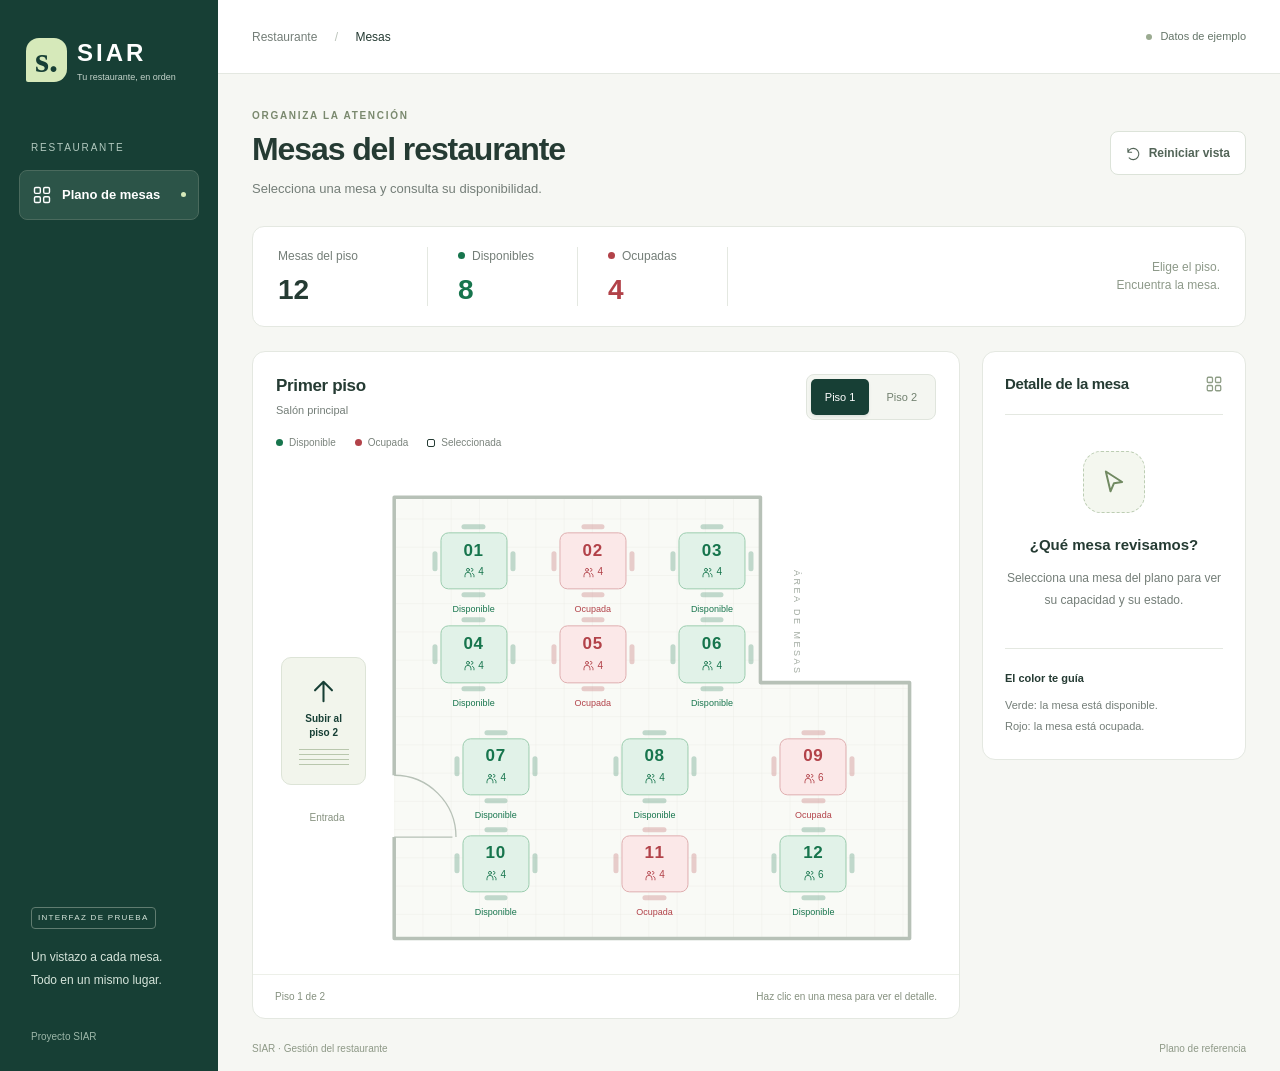
==== interfaz/index.html @ bd9e265f "Agregar interfaz del plano de mesas" ====
<!DOCTYPE html>
<html lang="es">
<head>
  <meta charset="UTF-8">
  <meta name="viewport" content="width=device-width, initial-scale=1.0">
  <meta name="theme-color" content="#173f35">
  <title>SIAR · Mesas del restaurante</title>
  <link rel="stylesheet" href="css/styles.css">
  <script src="js/app.js" defer></script>
</head>
<body>
  <svg class="icon-library" xmlns="http://www.w3.org/2000/svg" aria-hidden="true">
    <symbol id="icon-plan" viewBox="0 0 24 24"><rect x="3" y="3" width="7" height="7" rx="1.5"/><rect x="14" y="3" width="7" height="7" rx="1.5"/><rect x="3" y="14" width="7" height="7" rx="1.5"/><rect x="14" y="14" width="7" height="7" rx="1.5"/></symbol>
    <symbol id="icon-arrow" viewBox="0 0 24 24"><path d="M12 20V4m-7 7 7-7 7 7"/></symbol>
    <symbol id="icon-people" viewBox="0 0 24 24"><circle cx="9" cy="7" r="3"/><path d="M3 21v-3a6 6 0 0 1 12 0v3M16 4a3 3 0 0 1 0 6m2 4a5 5 0 0 1 3 4v3"/></symbol>
    <symbol id="icon-reset" viewBox="0 0 24 24"><path d="M3 10a9 9 0 1 1 2 9M3 4v6h6"/></symbol>
    <symbol id="icon-pointer" viewBox="0 0 24 24"><path d="m5 3 14 9-7 1-3 7-4-17Z"/></symbol>
  </svg>

  <a class="skip-link" href="#main">Ir al plano de mesas</a>
  <div class="app-layout">
    <aside class="sidebar" aria-label="Sección actual">
      <div class="brand"><span class="brand-mark" aria-hidden="true">s.</span><div><strong>SIAR</strong><span>Tu restaurante, en orden</span></div></div>
      <p class="nav-caption">RESTAURANTE</p>
      <div class="nav-current"><svg class="icon"><use href="#icon-plan"/></svg><span>Plano de mesas</span><span class="nav-dot" aria-hidden="true"></span></div>
      <div class="sidebar-bottom"><span class="outline-tag">INTERFAZ DE PRUEBA</span><p>Un vistazo a cada mesa.<br>Todo en un mismo lugar.</p><span class="sidebar-signature">Proyecto SIAR</span></div>
    </aside>

    <main id="main">
      <header class="topbar"><span>Restaurante <span class="breadcrumb-separator">/</span> <strong>Mesas</strong></span><span class="demo-label"><span aria-hidden="true"></span>Datos de ejemplo</span></header>
      <div class="page-content">
        <div class="page-heading"><div><p class="eyebrow">ORGANIZA LA ATENCIÓN</p><h1>Mesas del restaurante</h1><p class="intro">Selecciona una mesa y consulta su disponibilidad.</p></div><button class="button button-light" id="reset-demo" type="button"><svg class="icon"><use href="#icon-reset"/></svg>Reiniciar vista</button></div>

        <section class="summary" aria-label="Resumen del piso actual">
          <div class="summary-item"><span class="summary-label">Mesas del piso</span><strong id="total-count">12</strong></div>
          <div class="summary-item"><span class="summary-label"><i class="status-dot available"></i>Disponibles</span><strong id="available-count">—</strong></div>
          <div class="summary-item"><span class="summary-label"><i class="status-dot occupied"></i>Ocupadas</span><strong id="occupied-count">—</strong></div>
          <div class="summary-description">Elige el piso.<br>Encuentra la mesa.</div>
        </section>

        <div class="workspace">
          <section class="plan-panel" aria-labelledby="plan-title">
            <div class="panel-heading"><div><h2 id="plan-title">Primer piso</h2><p id="floor-description">Salón principal</p></div><div class="floor-switch" role="group" aria-label="Seleccionar piso"><button type="button" data-floor="1" aria-pressed="true">Piso 1</button><button type="button" data-floor="2" aria-pressed="false">Piso 2</button></div></div>
            <div class="plan-legend" aria-label="Colores de las mesas"><span><i class="status-dot available"></i>Disponible</span><span><i class="status-dot occupied"></i>Ocupada</span><span class="selected-legend"><i></i>Seleccionada</span></div>
            <p class="mobile-hint">Desliza el plano para ver todas las mesas.</p>
            <div class="plan-scroll" role="region" aria-label="Plano desplazable del restaurante" tabindex="0">
              <div class="floor-plan">
                <svg class="floor-drawing" viewBox="0 0 800 580" aria-hidden="true">
                  <defs><pattern id="floor-tiles" width="32" height="32" patternUnits="userSpaceOnUse"><path d="M32 0H0V32" fill="none" stroke="#e5e7e0" stroke-width="0.7"/></pattern></defs>
                  <path d="M160 40H575V250H744V540H160Z" fill="#f9faf6"/>
                  <path d="M160 40H575V250H744V540H160Z" fill="url(#floor-tiles)"/>
                  <path d="M160 355V40H575V250H744V540H160V425" fill="none" stroke="#b7c1b7" stroke-width="4" stroke-linejoin="round"/>
                  <path d="M160 425H226M160 355A70 70 0 0 1 230 425" fill="none" stroke="#b7c1b7" stroke-width="1.5"/>
                </svg>
                <span class="room-label">ÁREA DE MESAS</span>
                <span class="entry-label">Entrada</span>
                <button id="stairs-button" class="stairs-button" type="button"><svg class="stairs-arrow icon"><use href="#icon-arrow"/></svg><span id="stairs-label">Subir al<br>piso 2</span><span class="stair-lines" aria-hidden="true"></span></button>
                <div id="tables-layer" role="group" aria-label="Mesas del primer piso"></div>
              </div>
            </div>
            <div class="plan-footer"><span id="floor-footer">Piso 1 de 2</span><span>Haz clic en una mesa para ver el detalle.</span></div>
          </section>

          <aside class="detail-panel" aria-labelledby="detail-title">
            <div class="detail-header"><h2 id="detail-title">Detalle de la mesa</h2><svg class="icon"><use href="#icon-plan"/></svg></div>
            <div id="empty-detail" class="empty-detail"><div class="empty-illustration" aria-hidden="true"><svg class="icon"><use href="#icon-pointer"/></svg></div><h3>¿Qué mesa revisamos?</h3><p>Selecciona una mesa del plano para ver su capacidad y su estado.</p></div>
            <div id="selected-detail" hidden>
              <div class="detail-table-number"><span>MESA</span><strong id="selected-number"></strong></div>
              <span id="selected-status" class="status-label"></span>
              <dl class="table-facts"><div><dt>Ubicación</dt><dd id="selected-floor"></dd></div><div><dt>Capacidad</dt><dd><svg class="icon"><use href="#icon-people"/></svg><span id="selected-capacity"></span></dd></div></dl>
              <p id="selected-description" class="detail-description"></p>
              <button id="toggle-status" class="button button-primary" type="button"></button>
              <p class="simulation-note">Prueba el cambio de estado de esta mesa.</p>
            </div>
            <div class="detail-help"><strong>El color te guía</strong><p>Verde: la mesa está disponible.<br>Rojo: la mesa está ocupada.</p></div>
          </aside>
        </div>
        <footer class="page-footer"><span>SIAR · Gestión del restaurante</span><span>Plano de referencia</span></footer>
      </div>
    </main>
  </div>
  <p id="announcement" class="sr-only" role="status" aria-live="polite" aria-atomic="true"></p>
  <noscript><p class="noscript-message">Activa JavaScript para ver las mesas y cambiar de piso.</p></noscript>
</body>
</html>
---- interfaz/css/styles.css ----
:root {
  --green: #17754d;
  --green-light: #e1f2e8;
  --red: #b24249;
  --red-light: #fbe8e8;
  --forest: #173f35;
  --ink: #253b33;
  --muted: #747e78;
  --line: #e4e8e1;
  --paper: #f6f7f3;
}
* { box-sizing: border-box; }
body { margin: 0; background: var(--paper); color: var(--ink); font: 14px/1.5 "Segoe UI", Arial, sans-serif; }
button { font: inherit; cursor: pointer; }
button, a { -webkit-tap-highlight-color: transparent; }
button:focus-visible, a:focus-visible, .plan-scroll:focus-visible { outline: 3px solid #db8c28; outline-offset: 5px; }
button:disabled { cursor: default; }
[hidden] { display: none !important; }
.icon-library { position: absolute; width: 0; height: 0; overflow: hidden; }
.icon { width: 20px; height: 20px; fill: none; stroke: currentColor; stroke-width: 1.7; stroke-linecap: round; stroke-linejoin: round; flex-shrink: 0; }
.sr-only, .skip-link:not(:focus) { position: absolute; width: 1px; height: 1px; padding: 0; margin: -1px; overflow: hidden; clip-path: inset(50%); white-space: nowrap; }
.skip-link:focus { position: fixed; z-index: 10; top: 10px; left: 10px; background: white; padding: 12px; }
.app-layout { display: grid; grid-template-columns: 218px minmax(0, 1fr); min-height: 100vh; }
.sidebar { background: var(--forest); color: white; display: flex; flex-direction: column; padding: 35px 19px 25px; }
.brand { display: flex; align-items: center; gap: 10px; padding: 0 7px; }
.brand-mark { display: grid; place-items: center; background: #d6e9ba; color: var(--forest); width: 41px; height: 44px; border-radius: 13px 13px 13px 2px; font: bold 36px/1 Georgia, serif; }
.brand strong { font-size: 24px; letter-spacing: 3px; }
.brand div > span { display: block; font-size: 9px; color: #c4d3cb; white-space: nowrap; }
.nav-caption { font-size: 10px; letter-spacing: 1.8px; color: #b2c9bf; margin: 55px 12px 15px; }
.nav-current { display: flex; align-items: center; gap: 10px; padding: 14px 12px; background: #2c5448; border: 1px solid #4a6a5d; border-radius: 8px; font-size: 13px; font-weight: 600; }
.nav-dot { width: 5px; height: 5px; border-radius: 50%; background: #d6e9ba; margin-left: auto; }
.sidebar-bottom { margin-top: auto; padding: 60px 12px 0; }
.outline-tag { display: inline-block; border: 1px solid #607c70; border-radius: 4px; padding: 4px 6px; font-size: 8px; letter-spacing: 1.3px; color: #d6e5db; }
.sidebar-bottom p { color: #d6e5db; font-size: 12px; line-height: 1.9; margin: 17px 0 33px; }
.sidebar-signature { color: #9db7a9; font-size: 10px; }
main { min-width: 0; }
.topbar { display: flex; align-items: center; justify-content: space-between; min-height: 74px; padding: 0 34px; border-bottom: 1px solid var(--line); background: #fff; color: var(--muted); font-size: 12px; }
.topbar strong { color: var(--ink); font-weight: 500; }
.breadcrumb-separator { padding: 0 14px; color: #bbc3ba; }
.demo-label { display: inline-flex; gap: 8px; align-items: center; color: #657569; font-size: 11px; }
.demo-label > span { width: 6px; height: 6px; border-radius: 50%; background: #9bab91; }
.page-content { max-width: 1600px; margin: auto; padding: 34px 34px 15px; }
.page-heading { display: flex; align-items: center; justify-content: space-between; gap: 20px; margin-bottom: 27px; }
.eyebrow { color: #7a896e; letter-spacing: 1.7px; font-size: 10px; font-weight: 700; margin: 0 0 6px; }
h1 { font-size: clamp(25px, 2.5vw, 34px); letter-spacing: -1.1px; margin: 0; font-weight: 650; line-height: 1.25; }
.intro { color: var(--muted); margin: 10px 0 0; font-size: 13px; }
.button { border: 1px solid transparent; border-radius: 8px; display: inline-flex; align-items: center; justify-content: center; gap: 8px; padding: 11px 15px; font-size: 12px; font-weight: 600; min-height: 44px; }
.button-light { background: white; border-color: #dce3d9; color: #526457; white-space: nowrap; }
.button-light:hover { background: #eef3e9; }
.button-light .icon { width: 15px; height: 15px; }
.summary { display: flex; gap: 0; border: 1px solid var(--line); background: white; border-radius: 12px; padding: 20px 25px; margin-bottom: 24px; }
.summary-item { min-width: 150px; padding: 0 30px; border-right: 1px solid var(--line); }
.summary-item:first-child { padding-left: 0; }
.summary-item strong { display: block; font-size: 28px; line-height: 1.2; font-weight: 600; margin-top: 8px; font-variant-numeric: tabular-nums; }
.summary-item:nth-child(2) strong { color: var(--green); }
.summary-item:nth-child(3) strong { color: var(--red); }
.summary-label { font-size: 12px; color: var(--muted); display: flex; align-items: center; gap: 7px; }
.summary-description { margin-left: auto; padding-left: 20px; align-self: center; text-align: right; color: #8d9989; font-size: 12px; }
.status-dot { width: 7px; height: 7px; display: inline-block; border-radius: 50%; flex-shrink: 0; }
.status-dot.available { background: var(--green); }
.status-dot.occupied { background: var(--red); }
.workspace { display: grid; grid-template-columns: minmax(0, 1fr) 264px; gap: 22px; align-items: start; }
.plan-panel, .detail-panel { background: white; border: 1px solid var(--line); border-radius: 13px; overflow: hidden; }
.panel-heading { display: flex; justify-content: space-between; align-items: center; gap: 14px; padding: 22px 23px 15px; }
h2 { font-size: 17px; line-height: 1.3; margin: 0; font-weight: 650; letter-spacing: -.35px; }
.panel-heading p { font-size: 11px; color: var(--muted); margin: 5px 0 0; }
.floor-switch { display: flex; gap: 3px; padding: 4px; border: 1px solid #e0e5dd; background: #f4f6f1; border-radius: 8px; flex-shrink: 0; }
.floor-switch button { border: 0; background: transparent; padding: 8px 14px; min-height: 36px; border-radius: 5px; color: #71806f; font-size: 11px; }
.floor-switch button[aria-pressed="true"] { color: white; background: var(--forest); box-shadow: 0 2px 3px #153e351a; }
.plan-legend { display: flex; flex-wrap: wrap; align-items: center; gap: 19px; padding: 0 23px 12px; color: #7b847d; font-size: 10px; }
.plan-legend > span { display: flex; align-items: center; gap: 6px; }
.selected-legend i { width: 8px; height: 8px; border: 1.5px solid #253b33; border-radius: 2px; }
.plan-scroll { overflow-x: auto; overscroll-behavior-x: contain; }
.floor-plan { width: 100%; min-width: 640px; aspect-ratio: 800/580; position: relative; }
.floor-drawing { width: 100%; height: 100%; position: absolute; inset: 0; }
.room-label { position: absolute; left: 76%; top: 21%; color: #a1aaa0; letter-spacing: 2.5px; font-size: 9px; writing-mode: vertical-rl; }
.entry-label { position: absolute; left: 8%; top: 68%; color: #879280; font-size: 10px; }
.stairs-button { position: absolute; left: 4%; top: 38%; width: 12%; height: 25%; border: 1px solid #dde4d7; border-radius: 10px; background: #f2f5ec; color: var(--forest); display: flex; flex-direction: column; align-items: center; justify-content: center; gap: 6px; padding: 8px; }
.stairs-button:hover { background: #e2ecd6; border-color: #a6b89b; }
.stairs-arrow { width: 29px; height: 29px; }
.stairs-arrow.is-down { transform: rotate(180deg); }
#stairs-label { font-size: 10px; line-height: 1.4; font-weight: 600; text-align: center; }
.stair-lines { display: block; width: 75%; height: 16px; background: repeating-linear-gradient(to bottom, #b9c7ad 0, #b9c7ad 1px, transparent 1px, transparent 5px); margin-top: 3px; }
.table-button { position: absolute; width: 9.5%; height: 11.2%; transform: translate(-50%, -50%); border: 1.5px solid; border-radius: 8px; display: flex; align-items: center; justify-content: center; flex-direction: column; padding: 0; transition: box-shadow .15s, background .15s; isolation: isolate; }
.table-button.available { color: var(--green); background: var(--green-light); border-color: #9ccdaf; }
.table-button.occupied { color: var(--red); background: var(--red-light); border-color: #dfafb0; }
.table-button:hover { box-shadow: 0 0 0 4px #dde2d380; }
.table-button[aria-pressed="true"] { outline: 2px solid var(--ink); outline-offset: 6px; box-shadow: 0 3px 12px #173f351a; }
.table-button:focus-visible { outline: 3px solid #c58b28; outline-offset: 6px; }
.table-number { font-size: 17px; font-weight: 650; letter-spacing: .7px; line-height: 1.1; }
.table-capacity { display: flex; align-items: center; gap: 3px; margin-top: 4px; font-size: 10px; }
.table-capacity .icon { width: 12px; height: 12px; }
.table-status { position: absolute; top: calc(100% + 15px); white-space: nowrap; font-size: 9px; font-weight: 500; }
.chair { position: absolute; background: currentColor; opacity: .25; border-radius: 3px; pointer-events: none; }
.chair-top, .chair-bottom { width: 36%; height: 5px; left: 32%; }
.chair-top { top: -9px; }.chair-bottom { bottom: -9px; }
.chair-left, .chair-right { height: 36%; width: 5px; top: 32%; }
.chair-left { left: -9px; }.chair-right { right: -9px; }
.plan-footer { padding: 14px 22px; border-top: 1px solid #edf0e9; display: flex; justify-content: space-between; gap: 15px; color: #85907f; font-size: 10px; }
.detail-panel { padding: 22px; }
.detail-header { display: flex; justify-content: space-between; align-items: center; gap: 12px; padding-bottom: 20px; border-bottom: 1px solid var(--line); }
.detail-header h2 { font-size: 15px; }.detail-header .icon { color: #8e9d86; width: 18px; }
.empty-detail { text-align: center; padding: 36px 1px; }
.empty-illustration { width: 62px; height: 62px; border: 1px dashed #bccdb3; border-radius: 18px; background: #f4f7ef; display: grid; place-items: center; margin: 0 auto 21px; }
.empty-illustration .icon { width: 28px; height: 28px; color: #718a62; }
.empty-detail h3 { font-size: 15px; font-weight: 600; margin: 0 0 10px; }.empty-detail p { font-size: 12px; color: var(--muted); line-height: 1.9; margin: 0; }
.detail-table-number { margin-top: 22px; }.detail-table-number > span { display: block; font-size: 9px; letter-spacing: 2px; color: #819077; }.detail-table-number strong { font-size: 52px; letter-spacing: -2px; font-weight: 500; line-height: 1.3; }
.status-label { display: inline-flex; align-items: center; gap: 6px; border-radius: 5px; padding: 3px 8px; font-size: 11px; }
.status-label.available { background: var(--green-light); color: var(--green); }.status-label.occupied { background: var(--red-light); color: var(--red); }
.table-facts { margin: 22px 0 17px; padding-bottom: 14px; border-bottom: 1px solid var(--line); }.table-facts > div { display: flex; justify-content: space-between; gap: 10px; margin: 11px 0; font-size: 12px; }.table-facts dt { color: var(--muted); }.table-facts dd { margin: 0; display: flex; align-items: center; gap: 5px; font-weight: 500; }.table-facts .icon { width: 14px; height: 14px; }
.detail-description { color: #768270; font-size: 12px; line-height: 1.8; margin: 0 0 18px; }.button-primary { background: var(--forest); color: white; width: 100%; }.button-primary:hover { background: #2e5948; }
.simulation-note { font-size: 10px; color: #84917c; text-align: center; line-height: 1.6; margin: 9px 0 23px; }
.detail-help { border-top: 1px solid var(--line); padding-top: 18px; }.detail-help strong { font-size: 11px; font-weight: 600; }.detail-help p { font-size: 11px; color: var(--muted); line-height: 1.9; margin: 7px 0 0; }
.page-footer { color: #8e9987; font-size: 10px; display: flex; justify-content: space-between; gap: 15px; margin-top: 22px; }
.mobile-hint { display: none; }
.noscript-message { position: fixed; bottom: 0; margin: 0; width: 100%; padding: 20px; background: #fff2bd; color: #423800; text-align: center; }
@media (min-width: 1450px) { .workspace { grid-template-columns: minmax(0, 1fr) 300px; }.detail-panel { padding: 26px; }.page-content { padding: 40px 45px 20px; } }
@media (max-width: 1190px) { .app-layout { grid-template-columns: 185px minmax(0, 1fr); }.sidebar { padding-inline: 12px; }.brand { gap: 7px; padding-inline: 2px; }.brand div > span { font-size: 8px; }.brand strong { font-size: 21px; }.nav-current { padding-inline: 9px; gap: 7px; font-size: 12px; }.workspace { grid-template-columns: minmax(0, 1fr); }.detail-panel { max-width: none; }.empty-detail { padding: 22px; }.detail-help { margin-top: 12px; }.summary-description { display: none; }.summary-item { flex: 1; min-width: 0; }.summary-item:last-of-type { border-right: 0; }.page-content { padding: 28px 24px 15px; } }
@media (max-width: 700px) { .app-layout { display: block; }.sidebar { padding: 14px 18px; flex-direction: row; align-items: center; justify-content: space-between; gap: 12px; }.brand-mark { width: 32px; height: 34px; font-size: 28px; border-radius: 9px 9px 9px 2px; }.brand strong { font-size: 19px; }.brand div > span, .nav-caption, .sidebar-bottom, .nav-dot { display: none; }.nav-current { font-size: 11px; padding: 9px; gap: 6px; }.nav-current .icon { width: 15px; height: 15px; }.topbar { padding: 0 18px; min-height: 51px; font-size: 11px; }.demo-label { font-size: 10px; }.page-content { padding: 23px 16px 16px; }.page-heading { align-items: flex-start; flex-wrap: wrap; gap: 16px; margin-bottom: 20px; }.intro { font-size: 12px; }h1 { font-size: 27px; }.summary { padding: 16px 12px; margin-bottom: 18px; }.summary-item { padding: 0 12px; }.summary-item strong { font-size: 25px; }.summary-label { font-size: 10px; gap: 5px; }.summary-item:nth-child(3) { border: 0; }.panel-heading { padding: 18px 16px 14px; gap: 8px; }h2 { font-size: 16px; }.floor-switch button { padding: 8px 12px; }.plan-legend { padding-inline: 16px; gap: 12px; font-size: 10px; }.mobile-hint { display: block; margin: 1px 16px 6px; color: var(--muted); font-size: 10px; }.plan-footer { padding: 13px 16px; flex-wrap: wrap; gap: 5px; }.workspace { gap: 17px; }.page-footer { font-size: 9px; } }
@media (prefers-reduced-motion: reduce) { *, *::before, *::after { transition: none !important; } }
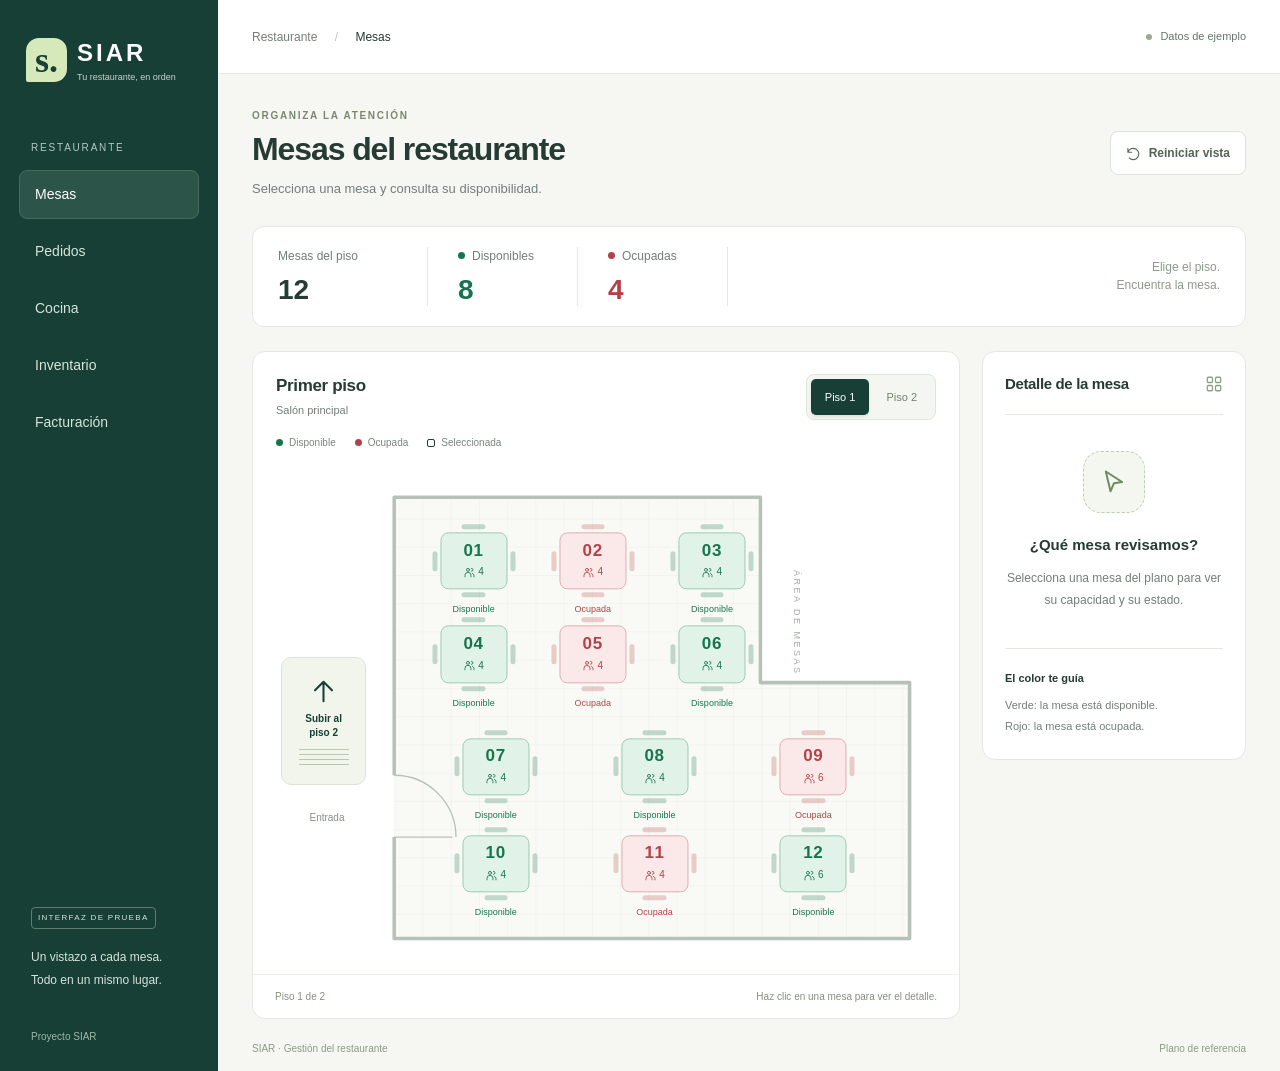
==== commit 8fe313a8: "Agregar pantallas de pedidos cocina inventario y facturacion" ====
--- a/interfaz/index.html
+++ b/interfaz/index.html
@@ -6,47 +6,131 @@
   <meta name="theme-color" content="#173f35">
   <title>SIAR · Mesas del restaurante</title>
   <link rel="stylesheet" href="css/styles.css">
-  <script src="js/app.js" defer></script>
+  <link rel="stylesheet" href="css/modulos.css">
+  <script src="js/app.js" defer>
+</script>
 </head>
 <body>
   <svg class="icon-library" xmlns="http://www.w3.org/2000/svg" aria-hidden="true">
-    <symbol id="icon-plan" viewBox="0 0 24 24"><rect x="3" y="3" width="7" height="7" rx="1.5"/><rect x="14" y="3" width="7" height="7" rx="1.5"/><rect x="3" y="14" width="7" height="7" rx="1.5"/><rect x="14" y="14" width="7" height="7" rx="1.5"/></symbol>
-    <symbol id="icon-arrow" viewBox="0 0 24 24"><path d="M12 20V4m-7 7 7-7 7 7"/></symbol>
-    <symbol id="icon-people" viewBox="0 0 24 24"><circle cx="9" cy="7" r="3"/><path d="M3 21v-3a6 6 0 0 1 12 0v3M16 4a3 3 0 0 1 0 6m2 4a5 5 0 0 1 3 4v3"/></symbol>
-    <symbol id="icon-reset" viewBox="0 0 24 24"><path d="M3 10a9 9 0 1 1 2 9M3 4v6h6"/></symbol>
-    <symbol id="icon-pointer" viewBox="0 0 24 24"><path d="m5 3 14 9-7 1-3 7-4-17Z"/></symbol>
+    <symbol id="icon-plan" viewBox="0 0 24 24">
+<rect x="3" y="3" width="7" height="7" rx="1.5"/>
+<rect x="14" y="3" width="7" height="7" rx="1.5"/>
+<rect x="3" y="14" width="7" height="7" rx="1.5"/>
+<rect x="14" y="14" width="7" height="7" rx="1.5"/>
+</symbol>
+    <symbol id="icon-arrow" viewBox="0 0 24 24">
+<path d="M12 20V4m-7 7 7-7 7 7"/>
+</symbol>
+    <symbol id="icon-people" viewBox="0 0 24 24">
+<circle cx="9" cy="7" r="3"/>
+<path d="M3 21v-3a6 6 0 0 1 12 0v3M16 4a3 3 0 0 1 0 6m2 4a5 5 0 0 1 3 4v3"/>
+</symbol>
+    <symbol id="icon-reset" viewBox="0 0 24 24">
+<path d="M3 10a9 9 0 1 1 2 9M3 4v6h6"/>
+</symbol>
+    <symbol id="icon-pointer" viewBox="0 0 24 24">
+<path d="m5 3 14 9-7 1-3 7-4-17Z"/>
+</symbol>
   </svg>
 
   <a class="skip-link" href="#main">Ir al plano de mesas</a>
   <div class="app-layout">
     <aside class="sidebar" aria-label="Sección actual">
-      <div class="brand"><span class="brand-mark" aria-hidden="true">s.</span><div><strong>SIAR</strong><span>Tu restaurante, en orden</span></div></div>
+      <div class="brand">
+<span class="brand-mark" aria-hidden="true">s.</span>
+<div>
+<strong>SIAR</strong>
+<span>Tu restaurante, en orden</span>
+</div>
+</div>
       <p class="nav-caption">RESTAURANTE</p>
-      <div class="nav-current"><svg class="icon"><use href="#icon-plan"/></svg><span>Plano de mesas</span><span class="nav-dot" aria-hidden="true"></span></div>
-      <div class="sidebar-bottom"><span class="outline-tag">INTERFAZ DE PRUEBA</span><p>Un vistazo a cada mesa.<br>Todo en un mismo lugar.</p><span class="sidebar-signature">Proyecto SIAR</span></div>
+<nav class="module-nav" aria-label="Navegación principal">
+<a href="index.html" aria-current="page">Mesas</a>
+<a href="pedidos.html">Pedidos</a>
+<a href="cocina.html">Cocina</a>
+<a href="inventario.html">Inventario</a>
+<a href="facturacion.html">Facturación</a>
+</nav>
+      <div class="sidebar-bottom">
+<span class="outline-tag">INTERFAZ DE PRUEBA</span>
+<p>Un vistazo a cada mesa.<br>Todo en un mismo lugar.</p>
+<span class="sidebar-signature">Proyecto SIAR</span>
+</div>
     </aside>
 
     <main id="main">
-      <header class="topbar"><span>Restaurante <span class="breadcrumb-separator">/</span> <strong>Mesas</strong></span><span class="demo-label"><span aria-hidden="true"></span>Datos de ejemplo</span></header>
+      <header class="topbar">
+<span>Restaurante <span class="breadcrumb-separator">/</span> <strong>Mesas</strong>
+</span>
+<span class="demo-label">
+<span aria-hidden="true">
+</span>Datos de ejemplo</span>
+</header>
       <div class="page-content">
-        <div class="page-heading"><div><p class="eyebrow">ORGANIZA LA ATENCIÓN</p><h1>Mesas del restaurante</h1><p class="intro">Selecciona una mesa y consulta su disponibilidad.</p></div><button class="button button-light" id="reset-demo" type="button"><svg class="icon"><use href="#icon-reset"/></svg>Reiniciar vista</button></div>
+        <div class="page-heading">
+<div>
+<p class="eyebrow">ORGANIZA LA ATENCIÓN</p>
+<h1>Mesas del restaurante</h1>
+<p class="intro">Selecciona una mesa y consulta su disponibilidad.</p>
+</div>
+<button class="button button-light" id="reset-demo" type="button">
+<svg class="icon">
+<use href="#icon-reset"/>
+</svg>Reiniciar vista</button>
+</div>
 
         <section class="summary" aria-label="Resumen del piso actual">
-          <div class="summary-item"><span class="summary-label">Mesas del piso</span><strong id="total-count">12</strong></div>
-          <div class="summary-item"><span class="summary-label"><i class="status-dot available"></i>Disponibles</span><strong id="available-count">—</strong></div>
-          <div class="summary-item"><span class="summary-label"><i class="status-dot occupied"></i>Ocupadas</span><strong id="occupied-count">—</strong></div>
+          <div class="summary-item">
+<span class="summary-label">Mesas del piso</span>
+<strong id="total-count">12</strong>
+</div>
+          <div class="summary-item">
+<span class="summary-label">
+<i class="status-dot available">
+</i>Disponibles</span>
+<strong id="available-count">—</strong>
+</div>
+          <div class="summary-item">
+<span class="summary-label">
+<i class="status-dot occupied">
+</i>Ocupadas</span>
+<strong id="occupied-count">—</strong>
+</div>
           <div class="summary-description">Elige el piso.<br>Encuentra la mesa.</div>
         </section>
 
         <div class="workspace">
           <section class="plan-panel" aria-labelledby="plan-title">
-            <div class="panel-heading"><div><h2 id="plan-title">Primer piso</h2><p id="floor-description">Salón principal</p></div><div class="floor-switch" role="group" aria-label="Seleccionar piso"><button type="button" data-floor="1" aria-pressed="true">Piso 1</button><button type="button" data-floor="2" aria-pressed="false">Piso 2</button></div></div>
-            <div class="plan-legend" aria-label="Colores de las mesas"><span><i class="status-dot available"></i>Disponible</span><span><i class="status-dot occupied"></i>Ocupada</span><span class="selected-legend"><i></i>Seleccionada</span></div>
+            <div class="panel-heading">
+<div>
+<h2 id="plan-title">Primer piso</h2>
+<p id="floor-description">Salón principal</p>
+</div>
+<div class="floor-switch" role="group" aria-label="Seleccionar piso">
+<button type="button" data-floor="1" aria-pressed="true">Piso 1</button>
+<button type="button" data-floor="2" aria-pressed="false">Piso 2</button>
+</div>
+</div>
+            <div class="plan-legend" aria-label="Colores de las mesas">
+<span>
+<i class="status-dot available">
+</i>Disponible</span>
+<span>
+<i class="status-dot occupied">
+</i>Ocupada</span>
+<span class="selected-legend">
+<i>
+</i>Seleccionada</span>
+</div>
             <p class="mobile-hint">Desliza el plano para ver todas las mesas.</p>
             <div class="plan-scroll" role="region" aria-label="Plano desplazable del restaurante" tabindex="0">
               <div class="floor-plan">
                 <svg class="floor-drawing" viewBox="0 0 800 580" aria-hidden="true">
-                  <defs><pattern id="floor-tiles" width="32" height="32" patternUnits="userSpaceOnUse"><path d="M32 0H0V32" fill="none" stroke="#e5e7e0" stroke-width="0.7"/></pattern></defs>
+                  <defs>
+<pattern id="floor-tiles" width="32" height="32" patternUnits="userSpaceOnUse">
+<path d="M32 0H0V32" fill="none" stroke="#e5e7e0" stroke-width="0.7"/>
+</pattern>
+</defs>
                   <path d="M160 40H575V250H744V540H160Z" fill="#f9faf6"/>
                   <path d="M160 40H575V250H744V540H160Z" fill="url(#floor-tiles)"/>
                   <path d="M160 355V40H575V250H744V540H160V425" fill="none" stroke="#b7c1b7" stroke-width="4" stroke-linejoin="round"/>
@@ -54,32 +138,88 @@
                 </svg>
                 <span class="room-label">ÁREA DE MESAS</span>
                 <span class="entry-label">Entrada</span>
-                <button id="stairs-button" class="stairs-button" type="button"><svg class="stairs-arrow icon"><use href="#icon-arrow"/></svg><span id="stairs-label">Subir al<br>piso 2</span><span class="stair-lines" aria-hidden="true"></span></button>
-                <div id="tables-layer" role="group" aria-label="Mesas del primer piso"></div>
+                <button id="stairs-button" class="stairs-button" type="button">
+<svg class="stairs-arrow icon">
+<use href="#icon-arrow"/>
+</svg>
+<span id="stairs-label">Subir al<br>piso 2</span>
+<span class="stair-lines" aria-hidden="true">
+</span>
+</button>
+                <div id="tables-layer" role="group" aria-label="Mesas del primer piso">
+</div>
               </div>
             </div>
-            <div class="plan-footer"><span id="floor-footer">Piso 1 de 2</span><span>Haz clic en una mesa para ver el detalle.</span></div>
+            <div class="plan-footer">
+<span id="floor-footer">Piso 1 de 2</span>
+<span>Haz clic en una mesa para ver el detalle.</span>
+</div>
           </section>
 
           <aside class="detail-panel" aria-labelledby="detail-title">
-            <div class="detail-header"><h2 id="detail-title">Detalle de la mesa</h2><svg class="icon"><use href="#icon-plan"/></svg></div>
-            <div id="empty-detail" class="empty-detail"><div class="empty-illustration" aria-hidden="true"><svg class="icon"><use href="#icon-pointer"/></svg></div><h3>¿Qué mesa revisamos?</h3><p>Selecciona una mesa del plano para ver su capacidad y su estado.</p></div>
+            <div class="detail-header">
+<h2 id="detail-title">Detalle de la mesa</h2>
+<svg class="icon">
+<use href="#icon-plan"/>
+</svg>
+</div>
+            <div id="empty-detail" class="empty-detail">
+<div class="empty-illustration" aria-hidden="true">
+<svg class="icon">
+<use href="#icon-pointer"/>
+</svg>
+</div>
+<h3>¿Qué mesa revisamos?</h3>
+<p>Selecciona una mesa del plano para ver su capacidad y su estado.</p>
+</div>
             <div id="selected-detail" hidden>
-              <div class="detail-table-number"><span>MESA</span><strong id="selected-number"></strong></div>
-              <span id="selected-status" class="status-label"></span>
-              <dl class="table-facts"><div><dt>Ubicación</dt><dd id="selected-floor"></dd></div><div><dt>Capacidad</dt><dd><svg class="icon"><use href="#icon-people"/></svg><span id="selected-capacity"></span></dd></div></dl>
-              <p id="selected-description" class="detail-description"></p>
-              <button id="toggle-status" class="button button-primary" type="button"></button>
+              <div class="detail-table-number">
+<span>MESA</span>
+<strong id="selected-number">
+</strong>
+</div>
+              <span id="selected-status" class="status-label">
+</span>
+              <dl class="table-facts">
+<div>
+<dt>Ubicación</dt>
+<dd id="selected-floor">
+</dd>
+</div>
+<div>
+<dt>Capacidad</dt>
+<dd>
+<svg class="icon">
+<use href="#icon-people"/>
+</svg>
+<span id="selected-capacity">
+</span>
+</dd>
+</div>
+</dl>
+              <p id="selected-description" class="detail-description">
+</p>
+              <button id="toggle-status" class="button button-primary" type="button">
+</button>
               <p class="simulation-note">Prueba el cambio de estado de esta mesa.</p>
             </div>
-            <div class="detail-help"><strong>El color te guía</strong><p>Verde: la mesa está disponible.<br>Rojo: la mesa está ocupada.</p></div>
+            <div class="detail-help">
+<strong>El color te guía</strong>
+<p>Verde: la mesa está disponible.<br>Rojo: la mesa está ocupada.</p>
+</div>
           </aside>
         </div>
-        <footer class="page-footer"><span>SIAR · Gestión del restaurante</span><span>Plano de referencia</span></footer>
+        <footer class="page-footer">
+<span>SIAR · Gestión del restaurante</span>
+<span>Plano de referencia</span>
+</footer>
       </div>
     </main>
   </div>
-  <p id="announcement" class="sr-only" role="status" aria-live="polite" aria-atomic="true"></p>
-  <noscript><p class="noscript-message">Activa JavaScript para ver las mesas y cambiar de piso.</p></noscript>
+  <p id="announcement" class="sr-only" role="status" aria-live="polite" aria-atomic="true">
+</p>
+  <noscript>
+<p class="noscript-message">Activa JavaScript para ver las mesas y cambiar de piso.</p>
+</noscript>
 </body>
 </html>
--- a/interfaz/css/modulos.css
+++ b/interfaz/css/modulos.css
@@ -0,0 +1,141 @@
+.module-nav{display:grid;
+  gap:8px}
+.module-nav a{color:#d6e5db;
+  text-decoration:none;
+  padding:13px 15px;
+  border:1px solid transparent;
+  border-radius:8px}
+.module-nav a:hover,.module-nav a[aria-current]{background:#2c5448;
+  border-color:#4a6a5d;
+  color:white}
+.preview-note{background:#edf2e5;
+  border-left:3px solid #8da76a;
+  border-radius:5px;
+  padding:12px 16px;
+  color:#4c6546;
+  font-size:12px;
+  margin-bottom:24px}
+.module-panel{min-width:0;
+  background:white;
+  border:1px solid var(--line);
+  border-radius:13px;
+  padding:24px;
+  margin-bottom:20px}
+.module-panel h2{margin-bottom:22px}
+.toolbar,.actions{display:flex;
+  flex-wrap:wrap;
+  gap:10px;
+  margin:16px 0}
+.toolbar .button:first-child{background:var(--forest);
+  color:white}
+.button{text-decoration:none}
+.data-scroll{overflow:auto}
+table{width:100%;
+  border-collapse:collapse;
+  text-align:left;
+  white-space:nowrap}
+th{font-size:11px;
+  text-transform:uppercase;
+  letter-spacing:.6px;
+  color:#6c7c70;
+  background:#f7f9f4}
+th,td{padding:16px 12px;
+  border-bottom:1px solid var(--line)}
+td{font-size:13px}
+.badge{background:#edf2e5;
+  color:#4d663b;
+  border-radius:20px;
+  padding:5px 10px;
+  font-size:11px}
+.muted{color:#68766d;
+  font-size:13px}
+.kanban{display:grid;
+  grid-template-columns:repeat(3,minmax(0,1fr));
+  gap:18px}
+.order-card{border:1px solid var(--line);
+  border-radius:10px;
+  padding:18px;
+  background:#fafbf7}
+.order-card h3{font-size:22px;
+  margin:10px 0}
+.billing-grid{display:grid;
+  grid-template-columns:1fr 1fr;
+  gap:22px}
+.form-grid{display:grid;
+  grid-template-columns:1fr 1fr;
+  gap:18px}
+.form-grid label{display:grid;
+  gap:7px;
+  font-size:12px;
+  font-weight:600;
+  min-width:0}
+input,select,textarea{width:100%;
+  min-width:0;
+  font:inherit;
+  color:var(--ink);
+  padding:12px;
+  border:1px solid #cbd4c9;
+  border-radius:7px;
+  background:white}
+input:focus-visible,select:focus-visible,textarea:focus-visible{outline:3px solid #db8c28;
+  outline-offset:2px}
+textarea{min-height:88px;
+  resize:vertical}
+.full{grid-column:1/-1}
+.form-grid .module-panel{grid-column:1/-1;
+  margin:0}
+dialog{border:1px solid var(--line);
+  border-radius:15px;
+  padding:26px;
+  width:620px;
+  max-width:calc(100% - 28px);
+  max-height:85vh;
+  color:var(--ink);
+  box-shadow:0 24px 80px #173f3533}
+dialog::backdrop{background:#142c2466}
+.dialog-top{display:flex;
+  align-items:center;
+  justify-content:space-between;
+  gap:15px}
+.invoice-total div{display:flex;
+  justify-content:space-between;
+  gap:15px;
+  padding:12px 0;
+  border-bottom:1px solid var(--line)}
+.invoice-total dd{margin:0;
+  font-weight:600}
+.invoice-total div:last-child{font-size:20px;
+  color:var(--green)}
+.toast{position:fixed;
+  bottom:20px;
+  right:20px;
+  z-index:100;
+  background:#173f35;
+  color:white;
+  padding:15px 20px;
+  border-radius:10px;
+  max-width:calc(100% - 40px);
+  box-shadow:0 8px 25px #0003}
+.toast{pointer-events:none}
+@media(max-width:1100px){.kanban,.billing-grid{grid-template-columns:1fr}
+}
+@media(max-width:700px){.sidebar .module-nav{display:flex;
+  overflow-x:auto;
+  width:100%;
+  grid-column:1/-1}
+.module-nav a{white-space:nowrap;
+  padding:10px}
+.sidebar{flex-wrap:wrap}
+.module-panel{padding:16px}
+.form-grid{grid-template-columns:1fr}
+.topbar{gap:12px}
+.kanban{gap:0}
+}
+
+
+@media(max-width:700px){.sidebar .module-nav{flex-wrap:wrap;
+  overflow:visible;
+  gap:4px}
+.module-nav a{padding:8px 10px}
+}
+
